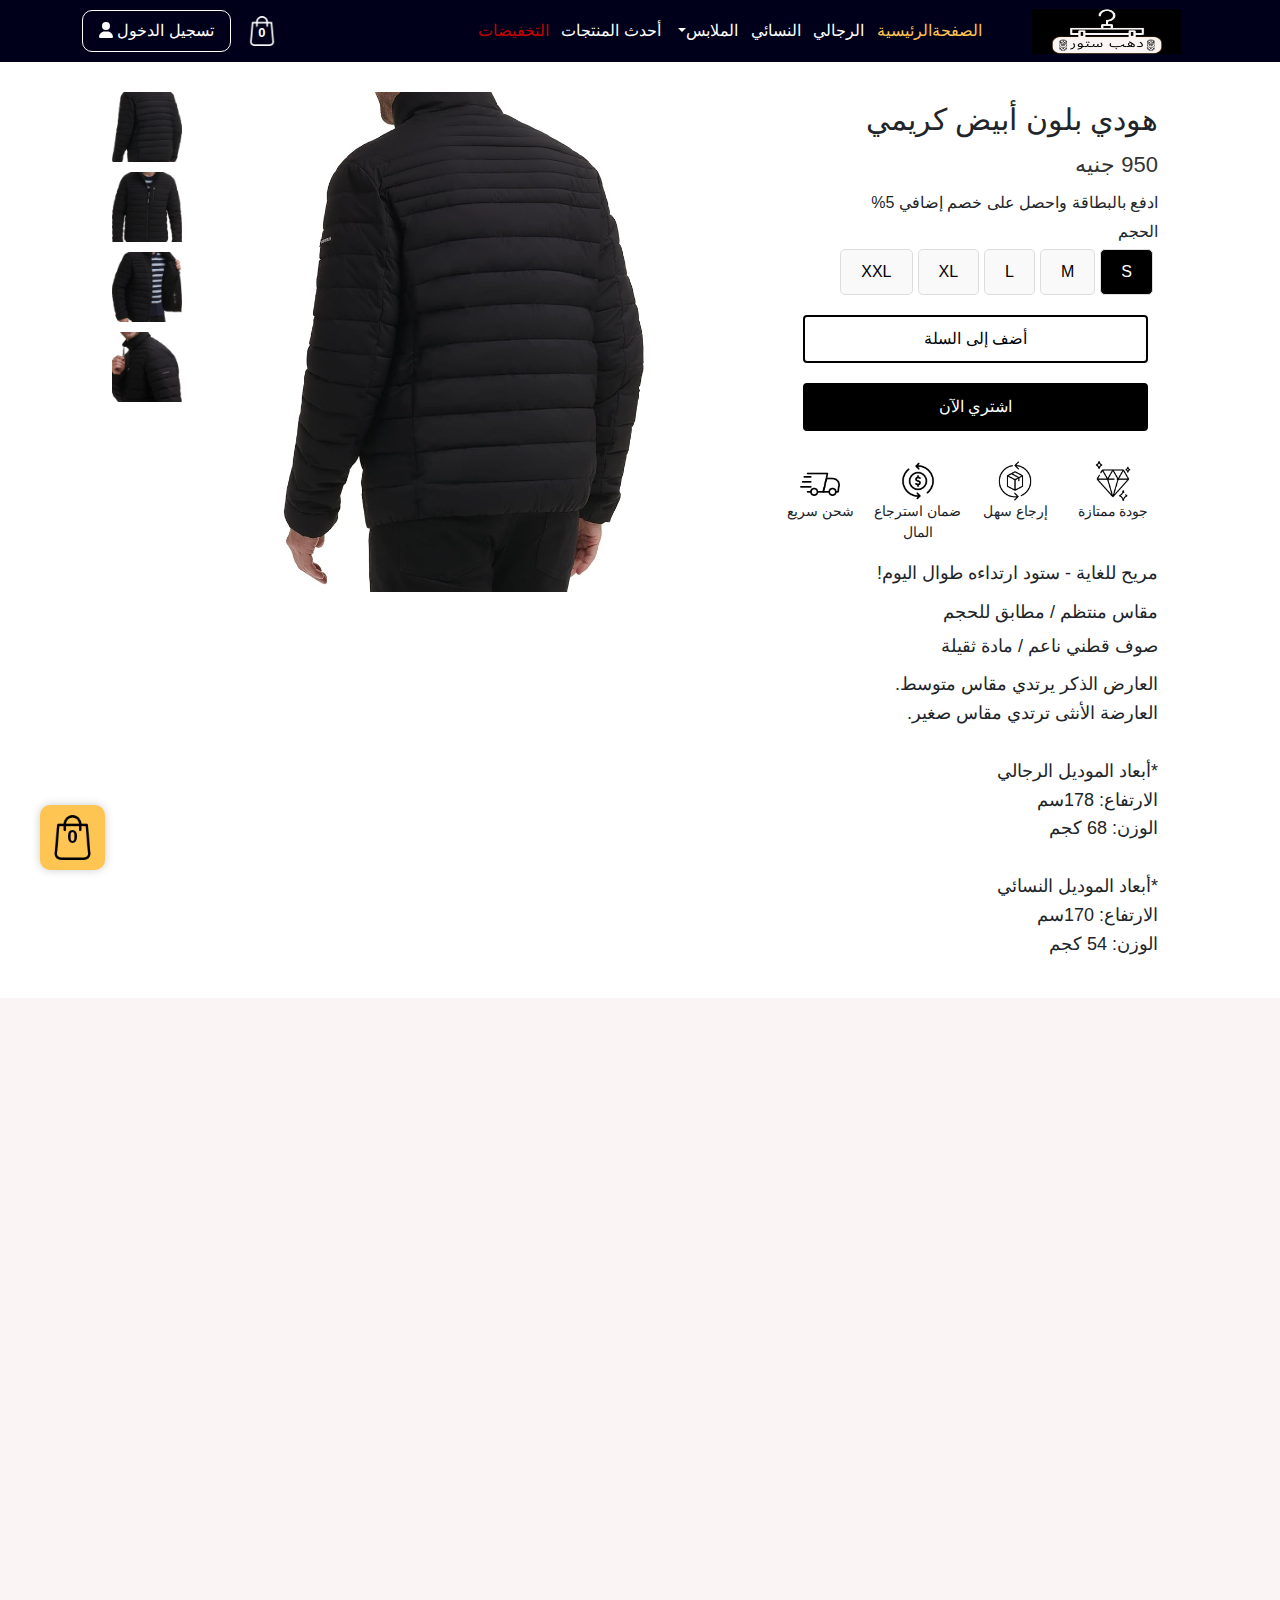
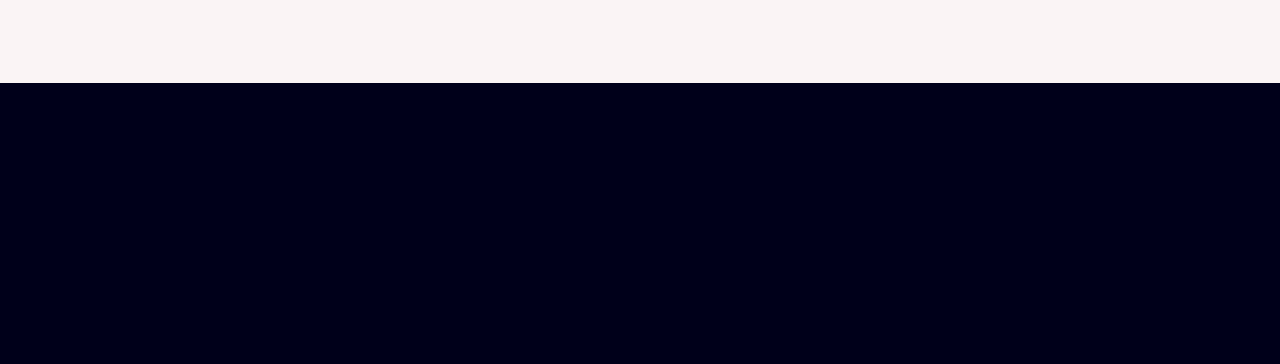
==== products/index.html @ 0bada05d "edit4" ====
<!DOCTYPE html>
<html lang="en">
<head>
    <meta charset="UTF-8">
    <meta name="viewport" content="width=device-width, initial-scale=1.0">
    <title>products</title>
    <link rel="stylesheet" href="./style.css">
    <link rel="stylesheet" href="../css/all.min.css">
    <link rel="stylesheet" href="../css/bootstrap.min.css">
    <link rel="stylesheet" href="https://cdn.jsdelivr.net/npm/swiper@11/swiper-bundle.min.css" />
</head>
<body>
    
        <!-- navbar -->
        <nav class="navbar navbar-expand-lg sticky-top">
            <div class="container">
                <button class="navbar-toggler" type="button" data-bs-toggle="collapse" data-bs-target="#main"
                    aria-controls="main" aria-expanded="false" aria-label="Toggle navigation">
                    <i class="fa-solid fa-bars "></i>
                </button>
                <div class="logo1">
                    <a class="navbar-brand d-block d-lg-none" href="#"><img src="../images/logo.jpg" alt=""></a>
                </div>
    
                <div class="left-nav d-flex align-items-center me-auto">
                    <a href="#" class="nav-link login">
                        <i class="fas fa-user"></i> تسجيل الدخول
                    </a>
                    <a href="#" class="shop nav-link d-none d-sm-block" data-bs-toggle="offcanvas" 
                        data-bs-target="#offcanvasExample"role="button" aria-controls="offcanvasExample"> 
                        <img src="../images/shopping-bag.png" alt="" class="bag-icon">
                        <div class="cart-count">0</div>
                    </a>
                </div>
    
                <div class="collapse navbar-collapse" id="main">
                    <ul class="navbar-nav ms-auto mb-2 mb-lg-0 " style="direction: rtl;">
                        <li class="nav-item">
                            <a class="nav-link active" aria-current="page" href="#">الصفحةالرئيسية</a>
                        </li>
                        <li class="nav-item">
                            <a class="nav-link" href="#">الرجالي</a>
                        </li>
                        <li class="nav-item">
                            <a class="nav-link" href="#">النسائي</a>
                        </li>
                        <li class="nav-item dropdown">
                            <a class="nav-link dropdown-toggle" href="#" id="navbarDropdown" role="button"
                                data-bs-toggle="dropdown" aria-expanded="false">الملابس</a>
                            <ul class="menu dropdown-menu" aria-labelledby="navbarDropdown">
                                <li><a class="dropdown-item" href="#">الملابس الرجاليه</a></li>
                                <li><a class="dropdown-item" href="#">الملابس النسائيه</a></li>
                                <li><a class="dropdown-item" href="#">ملابس الأطفال</a></li>
                                <li><a class="dropdown-item" href="#">أطقم كاملة</a></li>
                                <li><a class="dropdown-item" href="#">قمصان وبلوزات</a></li>
                                <li><a class="dropdown-item" href="#">جينز</a></li>
                                <li><a class="dropdown-item" href="#">بنطلونات</a></li>
                                <li><a class="dropdown-item" href="#">سويتشيرت</a></li>
                                <li><a class="dropdown-item" href="#">فساتين متنوعة</a></li>
                                <li><a class="dropdown-item" href="#">ملابس بيزك</a></li>
                                <li><a class="dropdown-item" href="#">كارديجان حريمى</a></li>
                                <li><a class="dropdown-item" href="#">ملابس تريكو</a></li>
                            </ul>
                        </li>
                        <li class="nav-item">
                            <a class="nav-link" href="#">أحدث المنتجات</a>
                        </li>
                        <li class="nav-item">
                            <a class="nav-link" style="color: rgba(255, 0, 0, 0.783)!important;" href="#">التخفيضات</a>
                        </li>
                    </ul>
                    <div class="logo">
                        <a class="navbar-brand ms-auto fw-bold d-none d-lg-block" href="#"><img src="../images/logo.jpg" alt=""></a>
                    </div>
                </div>
            </div>
        </nav>
        <!-- navbar -->


    <!-- shopping-cart -->
    <a data-bs-toggle="offcanvas" href="#offcanvasExample" role="button" aria-controls="offcanvasExample">
        <div class="shopping-cart">
            <img src="../images/shopping-bag.png" alt="">
            <div class="cart-count">0</div>
        </div>
    </a>
    <div class="offcanvas offcanvas-start" tabindex="-1" id="offcanvasExample" aria-labelledby="offcanvasExampleLabel">
        <div class="offcanvas-header">
            <div class="header-content">
                <span class="cart-title">إجمالي سلة التسوق</span>
                <p class="cart-total fs-5 mt-1 mb-0">EGP 0.00</p>
                <p class="text-muted fs-6 mb-0">0 منتج</p>
            </div>
            <div class="cart-icon-container">
                <p class="cart-label fs-5">سلة التسوق</p>
                <img src="../images/shopping-bag.png" class="imag" alt="سلة التسوق">
            </div>
            <button type="button" class="btn-close text-reset" data-bs-dismiss="offcanvas" aria-label="Close"></button>
        </div>
        <hr>
        <div class="offcanvas-body">
            <div class="container my-5">
                <div class="cart-container">
                    <div class="cart-body text-center">
                        <p class="text-muted mb-1">سلة التسوق فارغة حاليا</p>
                        <hr> <a href="#" class="btn mt-3 shop-btn">مواصلة التسوق</a>
                    </div>
                </div>
            </div>
        </div>
    </div>
    <!-- shopping-cart -->


    <!-- products -->
    <div class="container">
        <div class="allContainer">
        <div class="image-section">
            <div class="thumbnail-images">
                <img src="../images/a.1.jpg" alt="مصغرة 1" onclick="changeMainImage(this)">
                <img src="../images/a.2.jpg" alt="مصغرة 2" onclick="changeMainImage(this)">
                <img src="../images/a.3.jpg" alt="مصغرة 3" onclick="changeMainImage(this)">
                <img src="../images/a.4.jpg" alt="مصغرة 4" onclick="changeMainImage(this)">
            </div>
            <div class="main-image">
                <img id="mainImage" src="../images/a.1.jpg" alt="المنتج" onclick="openModal(this)">
                <div id="modal" class="modal">
                    <div class="modal-content">
                        <span class="close" onclick="closeModal()">&times;</span>
                        
                        <span class="arrow-left" onclick="changeImage('prev')"><i class="fa-solid fa-arrow-left"></i></span>
                        <img id="modalImage" src="../images/a.1.jpg" alt="صورة كبيرة">
                        <span class="arrow-right" onclick="changeImage('next')"><i class="fa-solid fa-arrow-right"></i></span>
                    </div>
                </div>
            </div>
        </div>
        <div class="details-section">
            <h1>هودي بلون أبيض كريمي</h1>
            <div class="price">950 جنيه</div>
            <div class="payment-offer">ادفع بالبطاقة واحصل على خصم إضافي 5%</div>
            <div class="size-options">
                <p class="payment-offer">الحجم</p>
                <div class="size-buttons">
                    <button class="size-btn active" onclick="selectSize(this)">S</button>
                    <button class="size-btn" onclick="selectSize(this)">M</button>
                    <button class="size-btn" onclick="selectSize(this)">L</button>
                    <button class="size-btn" onclick="selectSize(this)">XL</button>
                    <button class="size-btn" onclick="selectSize(this)">XXL</button>
                </div>
            </div>
            <!-- <div class="size-options2">
                <p class="payment-offer2">اللون</p>
                <div class="size-buttons2">
                    <button class="size-btn2 active" onclick="selectSize(this)">
                        <img src="../images/a.2.jpg" alt=""></button>
                    <button class="size-btn2" onclick="selectSize(this)">
                        <img src="../images/b.1.jpg" alt=""></button>
                    <button class="size-btn2" onclick="selectSize(this)">
                        <img src="../images/c.1.jpg" alt=""></button>
                    <button class="size-btn2" onclick="selectSize(this)">
                        <img src="../images/d.1.jpg" alt=""></button>
                    <button class="size-btn2" onclick="selectSize(this)">
                        <img src="../images/e.1.jpg" alt=""></button>
                </div>
            </div> -->
            <div class="buttons">
                <button class="btn add">أضف إلى السلة</button>
                <button class="btn buy-now">اشتري الآن</button>
            </div>
            <div class="highlights">
                <div class="highlight">
                    <img src="../images/premium.png" alt="جودة ممتازة">
                    <p>جودة ممتازة</p>
                </div>
                <div class="highlight">
                    <img src="../images/return-box.png" alt="إرجاع سهل">
                    <p>إرجاع سهل</p>
                </div>
                <div class="highlight">
                    <img src="../images/refund.png" alt="ضمان استرجاع المال">
                    <p>ضمان استرجاع المال</p>
                </div>
                <div class="highlight">
                    <img src="../images/fast.png" alt="شحن سريع">
                    <p>شحن سريع</p>
                </div>
            </div>
            <div class="description">
                مريح للغاية - ستود ارتداءه طوال اليوم!
                <ul>
                    <li>مقاس منتظم / مطابق للحجم</li>
                    <li>صوف قطني ناعم / مادة ثقيلة</li>
                </ul>
                العارض الذكر يرتدي مقاس متوسط.<br>
                العارضة الأنثى ترتدي مقاس صغير.<br><br>
                *أبعاد الموديل الرجالي<br>
                الارتفاع: 178سم<br>
                الوزن: 68 كجم<br><br>
                *أبعاد الموديل النسائي<br>
                الارتفاع: 170سم<br>
                الوزن: 54 كجم
            </div>
        </div>
    </div>
    </div>
    <!-- products -->


    <!-- slider -->
    <section class="testimonials-section" id="testimonials">
        <h2 class="section-title fade-in-left text-center">أحدث المنتجات</h2>
        <div class="section-content fade-in">
            <div class="slider-container swiper">
                <div class="slider-wrapper">
                    <ul class="testimonials-list swiper-wrapper">
                        <li class="testimonial swiper-slide  fade-in-left">
                            <img src="../images/1.1.webp" alt="User" class="user-image" />
                            <h3 class="name">Grey Plain Hoodie</h3>
                            <i class="feedback">"EGP ‏ 950💳 Pay by card & get an extra 5% off"</i>
                        </li>
                        <li class="testimonial swiper-slide  fade-in-left">
                            <img src="../images/2A51E406-2948-4243-9A8D-E8997E0C0BC2_1800x1800.webp" alt="User"
                                class="user-image" />
                            <h3 class="name">Fuchsia Plain Hoodie</h3>
                            <i class="feedback">"EGP ‏ 950💳 Pay by card & get an extra 5% off"</i>
                        </li>
                        <li class="testimonial swiper-slide  fade-in-left">
                            <img src="../images/16_f171dfaa-5cc1-4567-91fb-7b86945c12b6_1800x1800.png.webp" alt="User"
                                class="user-image" />
                            <h3 class="name">Black"Don't Blame A Clown"Crewneck</h3>
                            <i class="feedback">"<del>EGP &rlm; 950</del> Sale price EGP ‏ 810 💳 Pay by card & get
                                anextra 5% off 1 in stock"</i>
                        </li>
                        <li class="testimonial swiper-slide  fade-in-left">
                            <img src="../images/1.3.webp" alt="User"
                                class="user-image" />
                            <h3 class="name">Emily Harris</h3>
                            <i class="feedback">"Excellent quality! Fresh beans and quick delivery. Highly
                                recommend."</i>
                        </li>
                        <li class="testimonial swiper-slide  fade-in-left">
                            <img src="../images/BB342C3C-78FA-4522-BD9B-1ACD11E1A861_1800x1800.webp" alt="User"
                                class="user-image" />
                            <h3 class="name">Anthony Thompson</h3>
                            <i class="feedback">"Best decaf I've tried! Smooth and flavorful. Arrived promptly."</i>
                        </li>
                        <li class="testimonial swiper-slide  fade-in-left">
                            <img src="../images/13.2.webp" alt="User"
                                class="user-image" />
                            <h3 class="name">Anthony Thompson</h3>
                            <i class="feedback">"Best decaf I've tried! Smooth and flavorful. Arrived promptly."</i>
                        </li>
                        <li class="testimonial swiper-slide  fade-in-left">
                            <img src="../images/14.2.webp" alt="User"
                                class="user-image" />
                            <h3 class="name">Anthony Thompson</h3>
                            <i class="feedback">"Best decaf I've tried! Smooth and flavorful. Arrived promptly."</i>
                        </li>
                    </ul>
                    <div class="swiper-pagination"></div>
                    <div class="swiper-slide-button swiper-button-prev"></div>
                    <div class="swiper-slide-button swiper-button-next"></div>
                </div>
            </div>
        </div>
    </section>
    <!-- slider -->


    <!-- footer -->
    <footer class="footer">
        <div class="container">
            <div class="row">
                <div class="footer-col fade-in-left">
                    <h4>أقسام فرعية</h4>
                    <ul>
                        <li><a href="#">وصل حديثا</a></li>
                        <li><a href="#">الإرجاع والاستبدال</a></li>
                        <li><a href="#">التسليم والشحن</a></li>
                    </ul>
                </div>
                <div class="footer-col fade-in-left">
                    <h4>الحصول على المساعدة</h4>
                    <ul>
                        <li><a href="#">المساعدة</a></li>
                        <li><a href="#">الأسئلة الشائعة</a></li>
                        <li><a href="#">تواصل معنا</a></li>
                    </ul>
                </div>
                <div class="footer-col fade-in-left">
                    <h4>معلومات قانونية</h4>
                    <ul>
                        <li><a href="#">سياسة الخصوصية</a></li>
                        <li><a href="#">شروط الاستخدام</a></li>
                        <li><a href="#">سياسة ملفات تعريف الارتباط</a></li>
                    </ul>
                </div>
                <div class="footer-col fade-in-left">
                    <h4 class="text-center">منصات التواصل الاجتماعي</h4>
                    <div class="social-links text-center">
                        <a href="#"><i class="fab fa-facebook-f"></i></a>
                        <a href="#"><i class="fab fa-instagram"></i></a>
                        <a href="#"><i class="fa-solid fa-envelope"></i></a>
                    </div>
                    <h4 class="text-center">إنــضــم إلــيــنــا الآن</h4>
                    <div class="social-links text-center">
                        <button class="btn rounded-pill last-btn" href="#">إنضمام الآن</button>
                    </div>
                </div>
            </div>
        </div>
    </footer>
    <!-- footer -->



    <script src="https://cdn.jsdelivr.net/npm/swiper@11/swiper-bundle.min.js"></script>
    <script src="./main.js"></script>
    <script src="../js/all.min.js"></script>
    <script src="../js/bootstrap.bundle.min.js"></script>
</body>
</html>
---- products/style.css ----
body {
  font-family: "Segoe UI", Tahoma, Geneva, Verdana, sans-serif !important;
  box-sizing: border-box;
  overflow-x: hidden;
  margin: 0;
  padding: 0;
}
html,
body {
  margin: 0;
  padding: 0;
}
html {
  scroll-behavior: smooth;
}
ul {
  padding-left: 0rem !important;
}
:root {
  --main-color--: #00001a;
  --yellow-color--: #ffc553;
  --white-color--: #fff;
}
.fade-in {
  opacity: 0;
  transform: translateY(-50px);
  transition: opacity 1s ease 0.5s, transform 1s ease 0.5s;
  will-change: opacity, transform;
}
.fade-in.visible {
  opacity: 1;
  transform: translateY(0px);
}
.fade-in-left {
  opacity: 0;
  transform: translateY(50px);
  transition: opacity 1s ease 0.5s, transform 1s ease 0.5s;
  will-change: opacity, transform;
}
.fade-in-left.visible {
  opacity: 1;
  transform: translateY(0px);
}

/* navbar */
.navbar {
  opacity: 0;
  transform: translateY(-100px);
  transition: opacity 1s ease, transform 1s ease;
}
.navbar.visible {
  opacity: 1;
  transform: translateY(0);
}
@media (max-width: 992px) {
  .navbar-toggler {
    order: 2;
    position: absolute;
    right: 10px;
    top: 10px;
  }
  .navbar-brand.d-block.d-lg-none {
    order: 1;
    position: absolute;
    right: 60px;
    top: 10px;
  }
  .collapse.navbar-collapse {
    margin-top: 0px;
  }
  .d-flex.align-items-center {
    margin-left: 0px;
  }
}
@media (min-width: 992px) {
  .navbar-expand-lg .navbar-nav .nav-link {
    padding-right: 0.3rem !important;
    padding-left: 0.5rem !important;
  }
}
.dropdown-menu {
  column-count: 3;
  column-gap: 2rem;
  line-height: 30px;
  display: none;
}
.nav-item.dropdown:hover .dropdown-menu {
  display: block;
}
.nav-item .nav-link,
.nav-item .nav-link:focus {
  color: var(--white-color--);
}
.navbar {
  background-color: var(--main-color--);
}
.nav-link.active {
  /* border-bottom: 1px solid var(--yellow-color--); */
  color: var(--yellow-color--) !important;
}
.nav-link:hover:not(.active) {
  color: var(--yellow-color--);
}
.left-nav .nav-link,
.navbar-brand {
  color: var(--white-color--) !important;
}
.navbar .nav-link:hover:not(.left-nav .nav-link) {
  color: var(--yellow-color--);
}
.navbar .logo1 img {
  width: 150px;
  height: 45px;
  margin-right: -15px;
  margin-top: -10px;
}
.navbar .logo img {
  width: 150px;
  height: 45px;
  margin-left: 45px;
  margin-top: -5px;
  margin-bottom: -5px;
}
.login {
  border: solid var(--white-color--) 1px;
  border-radius: 10px;
}
.login:hover {
  background-color: var(--yellow-color--);
  color: var(--main-color--) !important;
}
.nav-link .bag-icon {
  width: 30px;
  height: 30px;
  filter: invert(100%);
}
.nav-link .cart-count {
  position: absolute;
  top: 55%;
  right: 50%;
  transform: translate(50%, -50%);
  color: white;
  font-size: 13px;
  display: flex;
  align-items: center;
  justify-content: center;
}
.nav-link {
  position: relative;
  display: flex;
  align-items: center;
}
.menu .dropdown-item {
  text-align: center;
}
.menu .dropdown-item:hover {
  background-color: var(--yellow-color--);
  box-shadow: 1px 1px 1px 1px rgba(0, 0, 0, 0.338);
}
.navbar .navbar-toggler {
  color: var(--white-color--) !important;
  border-color: var(--white-color--) !important;
  border: solid 2px;
  font-size: 25px;
}
.navbar .navbar-toggler:focus {
  box-shadow: none;
}
.navbar .navbar-toggler[aria-expanded="true"] {
  border: none;
}

/* #################################################################### */
/* bag-icon */
.shopping-cart {
    position: fixed;
    bottom: 30px;
    left: 40px;
    width: 65px;
    height: 65px;
    background-color: var(--yellow-color--);
    border-radius: 10px;
    box-shadow: 0 0 10px rgba(0, 0, 0, 0.2);
    display: flex;
    align-items: center;
    justify-content: center;
    cursor: pointer;
    z-index: 1000;
    transition: 0.2s;
  }
  .shopping-cart img {
    width: 70%;
    height: 70%;
  }
  .cart-count {
    position: absolute;
    color: var(--main-color--);
    border-radius: 50%;
    font-size: 19px;
    font-weight: bold;
    display: flex;
    align-items: center;
    justify-content: center;
  }
  .shopping-cart:hover{
    transform: scale(1.1);
  }
  .offcanvas-start{
    width: 350px!important;
  }
  .btn-close {
    position: absolute;
    top: 1rem;
    right: 1rem;
  }
  .cart-icon-container {
    position: absolute;
    top: 3rem;
    right: 2rem;
  }
  .cart-icon-container .imag {
    width: 1.75rem;
    position: absolute;
    right: -10px;
    top: 0;
  }
  .cart-icon-container p {
    margin-right: 1.5rem;
    font-weight: bold;
  }
  .shop-btn{
    background: var(--yellow-color--)!important;
    transition: 0.3s!important;
  }
  .shop-btn:hover{
    transform: scale(1.05);
  }
  .shop-btn:focus,.btn-close:focus{
    box-shadow: none!important;
  }
  @media (max-width: 767px) {
    .offcanvas-start {
      width: 300px!important;
    }
  }

  /* ########################################################################## */
/* product */
.allContainer {
  display: flex;
  margin: 20px;
  }
  .image-section {
  display: flex;
  flex-direction: row;
  width: 60%;
  margin-right: 20px;
  }
  .main-image {
  flex: 1;
  text-align: center;
  padding: 10px;
  }
  .main-image img {
  max-width: 100%;
  height: 500px;
  object-fit: cover;
  cursor: pointer;
  }
  .thumbnail-images {
  padding: 5px;
  flex: 0 0 80px;
  transition: 0.5s linear;
  }
  .thumbnail-images img {
  width: 70px;
  height: 70px;
  margin: 5px;
  object-fit: cover;
  cursor: pointer;
  transition: border 0.2s linear;
  }
  .thumbnail-images img.active {
    border: 2px solid #000;
    box-shadow: 0 0 10px rgba(0, 0, 0, 0.5);
    transform: scale(1.1);
    transition: all 0.2s ease-in-out;
}
  .details-section {
  width: 40%;
  padding: 20px;
  direction: rtl;
  }
  .details-section h1 {
  font-size: 30px;
  margin-bottom: 10px;
  }
  .price {
  font-size: 22px;
  color: #333;
  margin-bottom: 10px;
  }


  .size-buttons {
    display: flex;
    margin-bottom: 10px;
  }
  
  .payment-offer {
    margin-bottom: 5px;
  }
  
  .size-btn {
    padding: 10px 20px;
    margin: 0 5px 0 0;
    border: 1px solid #ddd;
    background-color: #f9f9f9;
    cursor: pointer;
    font-size: 16px;
    border-radius: 5px;
    transition: all 0.3s ease;
  }
  
  .size-btn:hover {
    background-color: #e0e0e0;
  }
  
  .size-btn.active {
    background-color: #000000;
    color: #ffffff;
  }
  
  .size-buttons2 {
    display: flex;
    margin-bottom: 10px;
  }
  
  .payment-offer2 {
    margin-bottom: 5px;
  }
  
  .size-btn2 {
    padding: 0;
    border: none;
    background: none;
    margin: 0 5px 0 0;
    cursor: pointer;
  }
  
  .size-btn2 img {
    width: 40px; 
    height: auto;
    border: none;
    border-radius: 5px;
    transition: all 0.3s ease;
  }
  
  .size-btn2 img:hover {
    transform: scale(1.1);
  }
  
  .buttons {
  margin-bottom: 20px;
  }
  .buttons .btn {
  width: 90%;
  padding: 10px 20px;
  margin: 10px;
  border: 2px solid #000;
  background-color: #fff;
  color: #000;
  cursor: pointer;
  font-size: 16px;
  }
  .buttons .add:hover,
  .buttons .btn.buy-now:hover {
  box-shadow: 0 0 10px rgba(0, 0, 0, 0.2);
  }
  .buttons .btn.buy-now {
  background-color: #000;
  color: #fff;
  }
  .highlights {
  display: flex;
  justify-content: space-between;
  }
  .highlight {
  text-align: center;
  font-size: 14px;
  }
  .highlight img {
  width: 40px;
  height: 40px;
  }
  .highlight p {
  width: 90px;
  }
  .description {
  font-size: 18px;
  line-height: 1.6;
  }
  .description ul {
  margin: 10px 0;
  padding-left: 20px;
  }
  .description ul li {
  margin-bottom: 5px;
  }

  .modal {
  display: none;
  position: fixed;
  z-index: 9999;
  left: 0;
  top: 0;
  width: 100%;
  height: 100%;
  background-color: rgba(0, 0, 0, 0.7);
  text-align: center;
  overflow: hidden;
  }
  .modal-content {
  position: relative;
  margin: auto;
  top: 50%;
  transform: translateY(-50%);
  max-width: 50%;
  max-height: 100%;
  width: auto;
  height: auto;
  }
  .arrow-left,
  .arrow-right {
  position: absolute;
  top: 50%;
  font-size: 30px;
  color: #000;
  cursor: pointer;
  padding: 10px;
  transition: all 0.3s ease;
  }
  .arrow-left {
  left: 0;
  }
  .arrow-right {
  right: 0;
  }
  .arrow-left:hover,
  .arrow-right:hover {
  background-color: rgba(0, 0, 0, 0.5);
  }
  .close {
  position: absolute;
  top: 20px;
  right: 20px;
  color: #000;
  font-size: 30px;
  font-weight: bold;
  cursor: pointer;
  }
  body.modal-open {
  overflow: hidden;
  }
  
  @media (max-width: 1024px) {
  .container {
  flex-direction: row;
  }
  
  .image-section {
  width: 100%;
  flex-direction: row;
  }
  
  .details-section {
  width: 40%;
  }
  }
  
  @media (max-width: 1000px) {
    .allContainer {
        flex-direction: column; /* تغيير الاتجاه إلى عمودي */
        align-items: center; /* توسيط العناصر */
    }

    .image-section {
        width: 100%; /* العرض الكامل */
        flex-direction: column; /* تغيير الاتجاه إلى عمودي */
        margin-bottom: 20px; /* مسافة أسفل الصورة */
    }

    .main-image {
        width: 100%; /* العرض الكامل */
        text-align: center; /* توسيط الصورة */
    }

    .main-image img {
        width: 100%; /* الصورة تأخذ العرض الكامل */
        height: auto; /* الارتفاع يتكيف تلقائيًا */
    }

    .thumbnail-images {
        display: none; /* إخفاء الصور المصغرة على الشاشات الصغيرة */
    }

    .details-section {
        width: 100%; /* العرض الكامل */
        padding: 10px; /* تقليل الحشو */
        text-align: center; /* توسيط النص */
    }

    .details-section h1 {
        font-size: 24px; /* تقليل حجم الخط للعناوين */
    }

    .price {
        font-size: 18px; /* تقليل حجم الخط للسعر */
    }

    .buttons .btn {
        width: 100%; /* الأزرار تكون بعرض كامل */
        margin-bottom: 10px; /* مسافة بين الأزرار */
    }

    .highlights {
        display: flex;
        flex-direction: row;
        gap: 10px;
        justify-content: space-between;
        margin-top: 20px;
        width: 100%;
    }

    .highlight {
        flex: 1;
        text-align: center;
    }

    .highlight img {
        width: 40px;
        height: 40px;
    }

    .highlight p {
        width: auto;
    }

    .description {
        font-size: 16px;
        line-height: 1.5;
    }
}    
  @media (max-width: 480px) {
  .details-section h1 {
  font-size: 24px;
  }
  
  .highlights {
  display: flex;
  flex-direction: row;
  gap: 10px;
  justify-content: space-between;
  margin-top: 20px;
  }
  
  .highlight {
  flex: 1;
  text-align: center;
  }
  
  .highlight img {
  width: 40px;
  height: 40px;
  }
  
  .highlight p {
  width: auto;
  }
  
  .price {
  font-size: 18px;
  }
  
  .size-btn {
  padding: 8px 15px;
  font-size: 14px;
  }
  
  .description {
  font-size: 16px;
  }
  }

/* ########################################################################## */
/* Slider */
.testimonials-section {
    padding: 15px 0px 90px;
    background: #faf4f5;
  }
  .testimonials-section .slider-wrapper {
    overflow: hidden;
    text-align: center;
  }
  .testimonials-section .section-title {
    margin-top: 15px;
    margin-bottom: 25px;
    font-size: 2rem;
    font-weight: bold;
    color: #333;
  }
  .testimonials-section .testimonial {
    user-select: none;
    padding: 15px !important;
    display: flex;
    flex-direction: column;
    justify-content: center;
    align-items: center;
    text-align: center;
    position: relative;
    transition: transform 0.3s ease, box-shadow 0.3s ease;
  }
  .testimonials-section .testimonial .user-image {
    width: 250px;
    height: 300px;
    margin-bottom: 25px;
    object-fit: cover;
    position: relative;
    transition: all 0.3s ease;
    /* box-shadow: 0 8px 10px rgba(0, 0, 0, 0.1); */
  }
  .testimonials-section .testimonial .user-image:hover {
    transform: scale(1.03);
    /* box-shadow: 0 15px 30px rgba(0, 0, 0, 0.2); */
  }
  .testimonials-section .testimonial .name {
    margin-bottom: 15px;
    font-size: 1.12rem;
    font-weight: bold;
    transition: transform 0.3s ease, opacity 0.3s ease;
  }
  .testimonials-section .testimonial .feedback {
    line-height: 20px;
    font-style: italic;
    color: #555;
    margin-bottom: 25px;
  }
  .testimonials-section .testimonial:hover {
    transform: translateY(-10px);
    opacity: 1.2;
  }
  .testimonials-section .swiper-pagination-bullet {
    width: 15px;
    height: 15px;
    opacity: 1;
    background: var(--yellow-color--);
  }
  .testimonials-section .swiper-slide-button {
    color: var(--yellow-color--);
    transition: 0.2s ease;
  }
  .testimonials-section .swiper-slide-button:hover {
    color: var(--main-color--);
  }
  .testimonials-section ul {
    padding-left: 0rem !important;
  }
  .swiper-wrapper {
    display: flex;
    transition: transform 0.3s ease;
  }
  .swiper-slide {
    transition: transform 0.3s ease;
    transform-origin: center;
  }
  .swiper-slide-active {
    transform: scale(1.2) !important;
    z-index: 1;
  }
  .swiper-slide-next,
  .swiper-slide-prev {
    transform: scale(0.95);
    z-index: 0;
  }
  @media (max-width: 450px) {
    .testimonials-section .testimonial .user-image {
      width: 180px;
      height: 180px;
      height: auto;
      padding: 10px;
      box-shadow:0 0 0 0 ;
    }
    .testimonials-section .testimonial .name {
      font-size: 1rem;
    }
    .testimonials-section .testimonial .feedback {
      line-height: 15px;
      font-size: .8rem;
    }
  }
  .testimonials-section .swiper-pagination{
    margin-top: 30px;
    position: relative;
  }

/* ########################################################################## */
/* footer */
.container {
    max-width: 100%;
    margin: auto;
  }
  .row {
    display: flex;
    flex-wrap: wrap;
    justify-content: space-between;
  }
  ul {
    list-style: none;
    padding: 0;
  }
  .footer {
    background-color: var(--main-color--);
    padding: 70px 0 20px;
  }
  .footer-col {
    flex: 1;
    padding: 0 15px;
    margin-bottom: 30px;
  }
  .footer-col h4 {
    font-size: 18px;
    color: var(--white-color--);
    text-transform: capitalize;
    margin-bottom: 15px;
    font-weight: 500;
    position: relative;
  }
  .footer-col ul li:not(:last-child) {
    margin-bottom: 10px;
  }
  .footer-col ul li a {
    font-size: 16px;
    text-transform: capitalize;
    color: #bbbbbb;
    text-decoration: none;
    font-weight: 300;
    display: block;
    transition: all 0.2s ease;
  }
  .footer-col ul li a:hover {
    color: var(--white-color--);
    padding-left: 8px;
  }
  .footer-col .social-links a {
    display: inline-block;
    height: 40px;
    width: 40px;
    background-color: rgba(255, 255, 255, 0.2);
    margin: 0 10px 10px 0;
    text-align: center;
    line-height: 40px;
    border-radius: 50%;
    color: var(--white-color--);
    transition: all 0.2s ease;
  }
  .footer-col .social-links a:hover {
    color: #24262b;
    background-color: var(--white-color--);
  }
  @media (max-width: 1024px) {
    .footer-col {
      flex: 0 0 48%;
    }
  }
  @media (max-width: 767px) {
    .footer-col {
      flex: 0 0 48%;
    }
    .footer-col .social-links a {
      height: 25px;
      width: 25px;
      line-height: 25px;
    }
  }
  .last-btn{
    background-color: rgba(255, 255, 255, 0.2)!important;
    color: var(--white-color--)!important;
    width: 200px!important;
  }
  .last-btn:hover{
    background-color: var(--white-color--)!important;
    color: var(--main-color--)!important;
  }
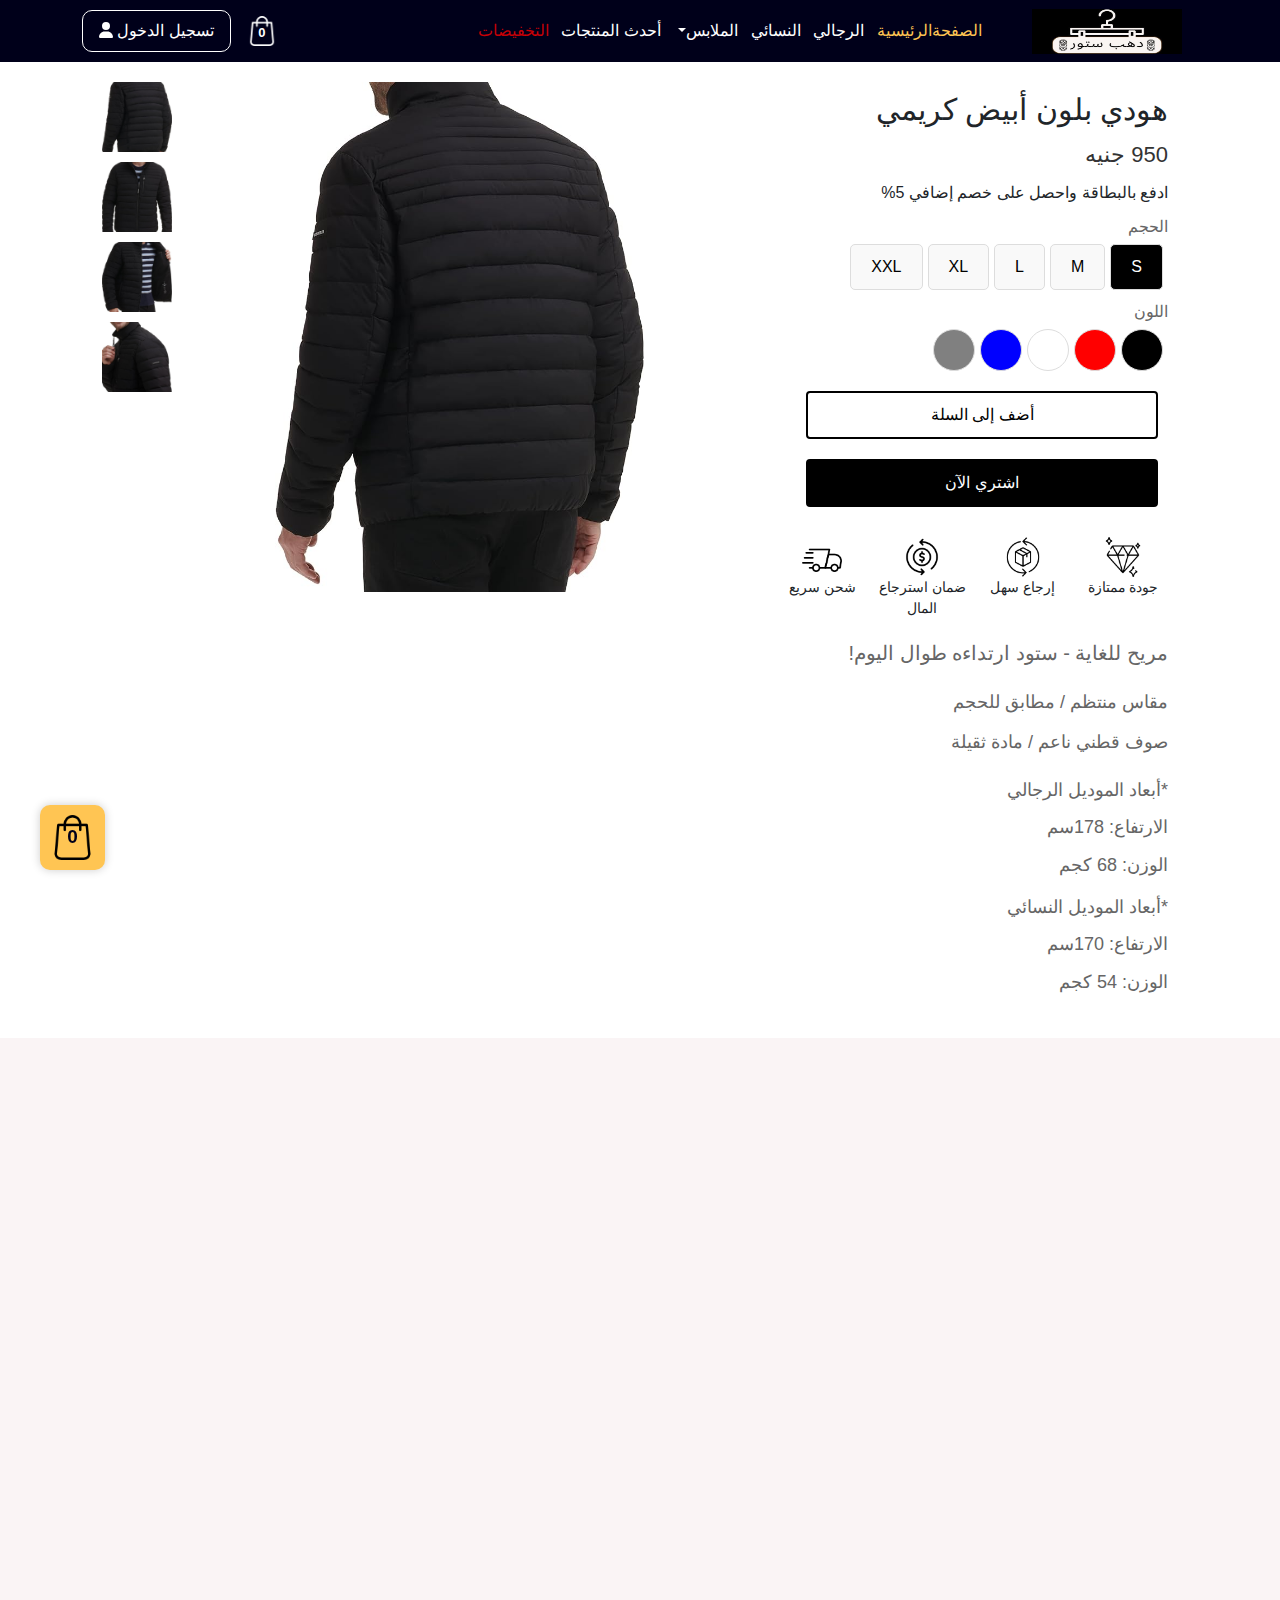
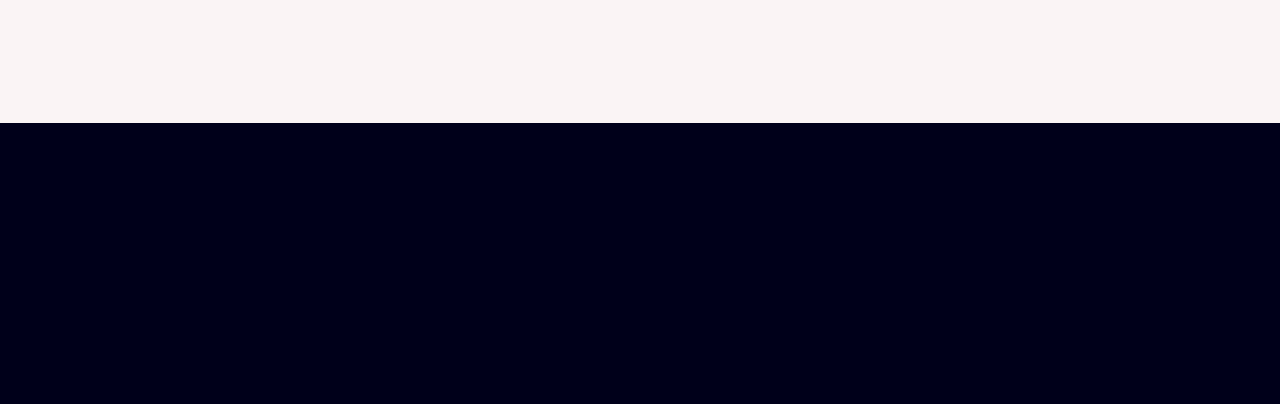
==== commit f738db1c: "edit6" ====
--- a/products/index.html
+++ b/products/index.html
@@ -1,5 +1,6 @@
 <!DOCTYPE html>
 <html lang="en">
+
 <head>
     <meta charset="UTF-8">
     <meta name="viewport" content="width=device-width, initial-scale=1.0">
@@ -9,73 +10,75 @@
     <link rel="stylesheet" href="../css/bootstrap.min.css">
     <link rel="stylesheet" href="https://cdn.jsdelivr.net/npm/swiper@11/swiper-bundle.min.css" />
 </head>
+
 <body>
-    
-        <!-- navbar -->
-        <nav class="navbar navbar-expand-lg sticky-top">
-            <div class="container">
-                <button class="navbar-toggler" type="button" data-bs-toggle="collapse" data-bs-target="#main"
-                    aria-controls="main" aria-expanded="false" aria-label="Toggle navigation">
-                    <i class="fa-solid fa-bars "></i>
-                </button>
-                <div class="logo1">
-                    <a class="navbar-brand d-block d-lg-none" href="#"><img src="../images/logo.jpg" alt=""></a>
-                </div>
-    
-                <div class="left-nav d-flex align-items-center me-auto">
-                    <a href="#" class="nav-link login">
-                        <i class="fas fa-user"></i> تسجيل الدخول
-                    </a>
-                    <a href="#" class="shop nav-link d-none d-sm-block" data-bs-toggle="offcanvas" 
-                        data-bs-target="#offcanvasExample"role="button" aria-controls="offcanvasExample"> 
-                        <img src="../images/shopping-bag.png" alt="" class="bag-icon">
-                        <div class="cart-count">0</div>
-                    </a>
-                </div>
-    
-                <div class="collapse navbar-collapse" id="main">
-                    <ul class="navbar-nav ms-auto mb-2 mb-lg-0 " style="direction: rtl;">
-                        <li class="nav-item">
-                            <a class="nav-link active" aria-current="page" href="#">الصفحةالرئيسية</a>
-                        </li>
-                        <li class="nav-item">
-                            <a class="nav-link" href="#">الرجالي</a>
-                        </li>
-                        <li class="nav-item">
-                            <a class="nav-link" href="#">النسائي</a>
-                        </li>
-                        <li class="nav-item dropdown">
-                            <a class="nav-link dropdown-toggle" href="#" id="navbarDropdown" role="button"
-                                data-bs-toggle="dropdown" aria-expanded="false">الملابس</a>
-                            <ul class="menu dropdown-menu" aria-labelledby="navbarDropdown">
-                                <li><a class="dropdown-item" href="#">الملابس الرجاليه</a></li>
-                                <li><a class="dropdown-item" href="#">الملابس النسائيه</a></li>
-                                <li><a class="dropdown-item" href="#">ملابس الأطفال</a></li>
-                                <li><a class="dropdown-item" href="#">أطقم كاملة</a></li>
-                                <li><a class="dropdown-item" href="#">قمصان وبلوزات</a></li>
-                                <li><a class="dropdown-item" href="#">جينز</a></li>
-                                <li><a class="dropdown-item" href="#">بنطلونات</a></li>
-                                <li><a class="dropdown-item" href="#">سويتشيرت</a></li>
-                                <li><a class="dropdown-item" href="#">فساتين متنوعة</a></li>
-                                <li><a class="dropdown-item" href="#">ملابس بيزك</a></li>
-                                <li><a class="dropdown-item" href="#">كارديجان حريمى</a></li>
-                                <li><a class="dropdown-item" href="#">ملابس تريكو</a></li>
-                            </ul>
-                        </li>
-                        <li class="nav-item">
-                            <a class="nav-link" href="#">أحدث المنتجات</a>
-                        </li>
-                        <li class="nav-item">
-                            <a class="nav-link" style="color: rgba(255, 0, 0, 0.783)!important;" href="#">التخفيضات</a>
-                        </li>
-                    </ul>
-                    <div class="logo">
-                        <a class="navbar-brand ms-auto fw-bold d-none d-lg-block" href="#"><img src="../images/logo.jpg" alt=""></a>
-                    </div>
-                </div>
-            </div>
-        </nav>
-        <!-- navbar -->
+
+    <!-- navbar -->
+    <nav class="navbar navbar-expand-lg sticky-top">
+        <div class="container">
+            <button class="navbar-toggler" type="button" data-bs-toggle="collapse" data-bs-target="#main"
+                aria-controls="main" aria-expanded="false" aria-label="Toggle navigation">
+                <i class="fa-solid fa-bars "></i>
+            </button>
+            <div class="logo1">
+                <a class="navbar-brand d-block d-lg-none" href="#"><img src="../images/logo.jpg" alt=""></a>
+            </div>
+
+            <div class="left-nav d-flex align-items-center me-auto">
+                <a href="#" class="nav-link login">
+                    <i class="fas fa-user"></i> تسجيل الدخول
+                </a>
+                <a href="#" class="shop nav-link d-none d-sm-block" data-bs-toggle="offcanvas"
+                    data-bs-target="#offcanvasExample" role="button" aria-controls="offcanvasExample">
+                    <img src="../images/shopping-bag.png" alt="" class="bag-icon">
+                    <div class="cart-count">0</div>
+                </a>
+            </div>
+
+            <div class="collapse navbar-collapse" id="main">
+                <ul class="navbar-nav ms-auto mb-2 mb-lg-0 " style="direction: rtl;">
+                    <li class="nav-item">
+                        <a class="nav-link active" aria-current="page" href="#">الصفحةالرئيسية</a>
+                    </li>
+                    <li class="nav-item">
+                        <a class="nav-link" href="#">الرجالي</a>
+                    </li>
+                    <li class="nav-item">
+                        <a class="nav-link" href="#">النسائي</a>
+                    </li>
+                    <li class="nav-item dropdown">
+                        <a class="nav-link dropdown-toggle" href="#" id="navbarDropdown" role="button"
+                            data-bs-toggle="dropdown" aria-expanded="false">الملابس</a>
+                        <ul class="menu dropdown-menu" aria-labelledby="navbarDropdown">
+                            <li><a class="dropdown-item" href="#">الملابس الرجاليه</a></li>
+                            <li><a class="dropdown-item" href="#">الملابس النسائيه</a></li>
+                            <li><a class="dropdown-item" href="#">ملابس الأطفال</a></li>
+                            <li><a class="dropdown-item" href="#">أطقم كاملة</a></li>
+                            <li><a class="dropdown-item" href="#">قمصان وبلوزات</a></li>
+                            <li><a class="dropdown-item" href="#">جينز</a></li>
+                            <li><a class="dropdown-item" href="#">بنطلونات</a></li>
+                            <li><a class="dropdown-item" href="#">سويتشيرت</a></li>
+                            <li><a class="dropdown-item" href="#">فساتين متنوعة</a></li>
+                            <li><a class="dropdown-item" href="#">ملابس بيزك</a></li>
+                            <li><a class="dropdown-item" href="#">كارديجان حريمى</a></li>
+                            <li><a class="dropdown-item" href="#">ملابس تريكو</a></li>
+                        </ul>
+                    </li>
+                    <li class="nav-item">
+                        <a class="nav-link" href="#">أحدث المنتجات</a>
+                    </li>
+                    <li class="nav-item">
+                        <a class="nav-link" style="color: rgba(255, 0, 0, 0.783)!important;" href="#">التخفيضات</a>
+                    </li>
+                </ul>
+                <div class="logo">
+                    <a class="navbar-brand ms-auto fw-bold d-none d-lg-block" href="#"><img src="../images/logo.jpg"
+                            alt=""></a>
+                </div>
+            </div>
+        </div>
+    </nav>
+    <!-- navbar -->
 
 
     <!-- shopping-cart -->
@@ -116,94 +119,90 @@
     <!-- products -->
     <div class="container">
         <div class="allContainer">
-        <div class="image-section">
-            <div class="thumbnail-images">
-                <img src="../images/a.1.jpg" alt="مصغرة 1" onclick="changeMainImage(this)">
-                <img src="../images/a.2.jpg" alt="مصغرة 2" onclick="changeMainImage(this)">
-                <img src="../images/a.3.jpg" alt="مصغرة 3" onclick="changeMainImage(this)">
-                <img src="../images/a.4.jpg" alt="مصغرة 4" onclick="changeMainImage(this)">
-            </div>
-            <div class="main-image">
-                <img id="mainImage" src="../images/a.1.jpg" alt="المنتج" onclick="openModal(this)">
-                <div id="modal" class="modal">
-                    <div class="modal-content">
-                        <span class="close" onclick="closeModal()">&times;</span>
-                        
-                        <span class="arrow-left" onclick="changeImage('prev')"><i class="fa-solid fa-arrow-left"></i></span>
-                        <img id="modalImage" src="../images/a.1.jpg" alt="صورة كبيرة">
-                        <span class="arrow-right" onclick="changeImage('next')"><i class="fa-solid fa-arrow-right"></i></span>
-                    </div>
-                </div>
-            </div>
-        </div>
-        <div class="details-section">
-            <h1>هودي بلون أبيض كريمي</h1>
-            <div class="price">950 جنيه</div>
-            <div class="payment-offer">ادفع بالبطاقة واحصل على خصم إضافي 5%</div>
-            <div class="size-options">
-                <p class="payment-offer">الحجم</p>
-                <div class="size-buttons">
-                    <button class="size-btn active" onclick="selectSize(this)">S</button>
-                    <button class="size-btn" onclick="selectSize(this)">M</button>
-                    <button class="size-btn" onclick="selectSize(this)">L</button>
-                    <button class="size-btn" onclick="selectSize(this)">XL</button>
-                    <button class="size-btn" onclick="selectSize(this)">XXL</button>
-                </div>
-            </div>
-            <!-- <div class="size-options2">
-                <p class="payment-offer2">اللون</p>
-                <div class="size-buttons2">
-                    <button class="size-btn2 active" onclick="selectSize(this)">
-                        <img src="../images/a.2.jpg" alt=""></button>
-                    <button class="size-btn2" onclick="selectSize(this)">
-                        <img src="../images/b.1.jpg" alt=""></button>
-                    <button class="size-btn2" onclick="selectSize(this)">
-                        <img src="../images/c.1.jpg" alt=""></button>
-                    <button class="size-btn2" onclick="selectSize(this)">
-                        <img src="../images/d.1.jpg" alt=""></button>
-                    <button class="size-btn2" onclick="selectSize(this)">
-                        <img src="../images/e.1.jpg" alt=""></button>
-                </div>
-            </div> -->
-            <div class="buttons">
-                <button class="btn add">أضف إلى السلة</button>
-                <button class="btn buy-now">اشتري الآن</button>
-            </div>
-            <div class="highlights">
-                <div class="highlight">
-                    <img src="../images/premium.png" alt="جودة ممتازة">
-                    <p>جودة ممتازة</p>
-                </div>
-                <div class="highlight">
-                    <img src="../images/return-box.png" alt="إرجاع سهل">
-                    <p>إرجاع سهل</p>
-                </div>
-                <div class="highlight">
-                    <img src="../images/refund.png" alt="ضمان استرجاع المال">
-                    <p>ضمان استرجاع المال</p>
-                </div>
-                <div class="highlight">
-                    <img src="../images/fast.png" alt="شحن سريع">
-                    <p>شحن سريع</p>
-                </div>
-            </div>
-            <div class="description">
-                مريح للغاية - ستود ارتداءه طوال اليوم!
-                <ul>
-                    <li>مقاس منتظم / مطابق للحجم</li>
-                    <li>صوف قطني ناعم / مادة ثقيلة</li>
-                </ul>
-                العارض الذكر يرتدي مقاس متوسط.<br>
-                العارضة الأنثى ترتدي مقاس صغير.<br><br>
-                *أبعاد الموديل الرجالي<br>
-                الارتفاع: 178سم<br>
-                الوزن: 68 كجم<br><br>
-                *أبعاد الموديل النسائي<br>
-                الارتفاع: 170سم<br>
-                الوزن: 54 كجم
-            </div>
-        </div>
-    </div>
+            <div class="image-section">
+                <div class="thumbnail-images">
+                    <img src="../images/a.1.jpg" alt="مصغرة 1" onclick="changeMainImage(this)">
+                    <img src="../images/a.2.jpg" alt="مصغرة 2" onclick="changeMainImage(this)">
+                    <img src="../images/a.3.jpg" alt="مصغرة 3" onclick="changeMainImage(this)">
+                    <img src="../images/a.4.jpg" alt="مصغرة 4" onclick="changeMainImage(this)">
+                </div>
+                <div class="main-image">
+                    <img id="mainImage" src="../images/a.1.jpg" alt="المنتج" onclick="openModal(this)">
+                    <div id="modal" class="modal">
+                        <div class="modal-content">
+                            <span class="close" onclick="closeModal()">&times;</span>
+                            <span class="arrow-left" onclick="changeImage('prev')"><i class="fa-solid fa-arrow-left"></i></span>
+                            <img id="modalImage" src="../images/a.1.jpg" alt="صورة كبيرة">
+                            <span class="arrow-right" onclick="changeImage('next')"><i class="fa-solid fa-arrow-right"></i></span>
+                        </div>
+                    </div>
+                </div>
+            </div>
+            <div class="details-section">
+                <h1>هودي بلون أبيض كريمي</h1>
+                <div class="price">950 جنيه</div>
+                <div class="payment-offer">ادفع بالبطاقة واحصل على خصم إضافي 5%</div>
+                <div class="size-options">
+                    <p class="payment-offer2">الحجم</p>
+                    <div class="size-buttons">
+                        <button class="size-btn active" onclick="selectSize(this)">S</button>
+                        <button class="size-btn" onclick="selectSize(this)">M</button>
+                        <button class="size-btn" onclick="selectSize(this)">L</button>
+                        <button class="size-btn" onclick="selectSize(this)">XL</button>
+                        <button class="size-btn" onclick="selectSize(this)">XXL</button>
+                    </div>
+                </div>
+                <div class="size-options2">
+                    <p class="payment-offer2">اللون</p>
+                    <div class="size-buttons2">
+                        <button class="size-btn2 active" style="background: black;"></button>
+                        <button class="size-btn2" style="background: red;"></button>
+                        <button class="size-btn2" style="background: white;"></button>
+                        <button class="size-btn2" style="background: blue;"></button>
+                        <button class="size-btn2" style="background: gray;"></button>
+                    </div>
+                </div>
+                <div class="buttons">
+                    <button class="btn add">أضف إلى السلة</button>
+                    <button class="btn buy-now">اشتري الآن</button>
+                </div>
+                <div class="highlights">
+                    <div class="highlight">
+                        <img src="../images/premium.png" alt="جودة ممتازة">
+                        <p>جودة ممتازة</p>
+                    </div>
+                    <div class="highlight">
+                        <img src="../images/return-box.png" alt="إرجاع سهل">
+                        <p>إرجاع سهل</p>
+                    </div>
+                    <div class="highlight">
+                        <img src="../images/refund.png" alt="ضمان استرجاع المال">
+                        <p>ضمان استرجاع المال</p>
+                    </div>
+                    <div class="highlight">
+                        <img src="../images/fast.png" alt="شحن سريع">
+                        <p>شحن سريع</p>
+                    </div>
+                </div>
+                <div class="description">
+                    مريح للغاية - ستود ارتداءه طوال اليوم!
+                    <ul>
+                        <li>مقاس منتظم / مطابق للحجم</li>
+                        <li>صوف قطني ناعم / مادة ثقيلة</li>
+                    </ul>
+                    <div class="model-info">
+                        <p>*أبعاد الموديل الرجالي</p>
+                        <p>الارتفاع: 178سم</p>
+                        <p>الوزن: 68 كجم</p>
+                    </div>
+                    <div class="model-info2">
+                        <p>*أبعاد الموديل النسائي</p>
+                        <p>الارتفاع: 170سم</p>
+                        <p>الوزن: 54 كجم</p>
+                    </div>
+                </div>
+            </div>
+        </div>
     </div>
     <!-- products -->
 
@@ -234,8 +233,7 @@
                                 anextra 5% off 1 in stock"</i>
                         </li>
                         <li class="testimonial swiper-slide  fade-in-left">
-                            <img src="../images/1.3.webp" alt="User"
-                                class="user-image" />
+                            <img src="../images/1.3.webp" alt="User" class="user-image" />
                             <h3 class="name">Emily Harris</h3>
                             <i class="feedback">"Excellent quality! Fresh beans and quick delivery. Highly
                                 recommend."</i>
@@ -247,14 +245,12 @@
                             <i class="feedback">"Best decaf I've tried! Smooth and flavorful. Arrived promptly."</i>
                         </li>
                         <li class="testimonial swiper-slide  fade-in-left">
-                            <img src="../images/13.2.webp" alt="User"
-                                class="user-image" />
+                            <img src="../images/13.2.webp" alt="User" class="user-image" />
                             <h3 class="name">Anthony Thompson</h3>
                             <i class="feedback">"Best decaf I've tried! Smooth and flavorful. Arrived promptly."</i>
                         </li>
                         <li class="testimonial swiper-slide  fade-in-left">
-                            <img src="../images/14.2.webp" alt="User"
-                                class="user-image" />
+                            <img src="../images/14.2.webp" alt="User" class="user-image" />
                             <h3 class="name">Anthony Thompson</h3>
                             <i class="feedback">"Best decaf I've tried! Smooth and flavorful. Arrived promptly."</i>
                         </li>
@@ -315,10 +311,10 @@
     <!-- footer -->
 
 
-
     <script src="https://cdn.jsdelivr.net/npm/swiper@11/swiper-bundle.min.js"></script>
     <script src="./main.js"></script>
     <script src="../js/all.min.js"></script>
     <script src="../js/bootstrap.bundle.min.js"></script>
 </body>
+
 </html>--- a/products/style.css
+++ b/products/style.css
@@ -248,7 +248,7 @@
 /* product */
 .allContainer {
   display: flex;
-  margin: 20px;
+  margin: 10px;
   }
   .image-section {
   display: flex;
@@ -262,8 +262,8 @@
   padding: 10px;
   }
   .main-image img {
-  max-width: 100%;
-  height: 500px;
+  max-width: 107%;
+  height: 510px;
   object-fit: cover;
   cursor: pointer;
   }
@@ -279,6 +279,10 @@
   object-fit: cover;
   cursor: pointer;
   transition: border 0.2s linear;
+  transition: 0.4s;
+  }
+  .thumbnail-images img:hover{
+    transform: scale(1.1);
   }
   .thumbnail-images img.active {
     border: 2px solid #000;
@@ -300,17 +304,15 @@
   color: #333;
   margin-bottom: 10px;
   }
-
-
   .size-buttons {
     display: flex;
     margin-bottom: 10px;
   }
-  
-  .payment-offer {
+  .payment-offer2 {
+    margin-top: 10px;
     margin-bottom: 5px;
-  }
-  
+    color: #666;
+  }
   .size-btn {
     padding: 10px 20px;
     margin: 0 5px 0 0;
@@ -321,45 +323,31 @@
     border-radius: 5px;
     transition: all 0.3s ease;
   }
-  
   .size-btn:hover {
     background-color: #e0e0e0;
   }
-  
   .size-btn.active {
     background-color: #000000;
     color: #ffffff;
   }
-  
   .size-buttons2 {
     display: flex;
     margin-bottom: 10px;
   }
-  
   .payment-offer2 {
     margin-bottom: 5px;
   }
-  
   .size-btn2 {
-    padding: 0;
-    border: none;
-    background: none;
+    padding: 20px;
     margin: 0 5px 0 0;
+    border: 1px solid #ddd;
     cursor: pointer;
-  }
-  
-  .size-btn2 img {
-    width: 40px; 
-    height: auto;
-    border: none;
-    border-radius: 5px;
-    transition: all 0.3s ease;
-  }
-  
-  .size-btn2 img:hover {
+    border-radius: 50%;
+    transition: all 0.3s;
+  }  
+  .size-btn2:hover{
     transform: scale(1.1);
   }
-  
   .buttons {
   margin-bottom: 20px;
   }
@@ -397,15 +385,27 @@
   width: 90px;
   }
   .description {
-  font-size: 18px;
-  line-height: 1.6;
+    font-size: 20px;
+    line-height: 1.8;
+    color: #666;
+    margin-bottom: 10px;
   }
   .description ul {
-  margin: 10px 0;
-  padding-left: 20px;
+    margin: 15px 0;
+    padding-left: 20px;
   }
   .description ul li {
-  margin-bottom: 5px;
+    margin-bottom: 8px;
+    font-size: 18px;
+    color: #666;
+  }
+  .model-info,.model-info2 {
+    margin-top: 10px;
+  }
+  .model-info p ,.model-info2 p{
+    margin: 5px 0;
+    font-size: 18px;
+    color: #666;
   }
 
   .modal {
@@ -436,6 +436,8 @@
   top: 50%;
   font-size: 30px;
   color: #000;
+  background-color: #f1f1f1;
+  border-radius: 10%;
   cursor: pointer;
   padding: 10px;
   transition: all 0.3s ease;
@@ -448,7 +450,8 @@
   }
   .arrow-left:hover,
   .arrow-right:hover {
-  background-color: rgba(0, 0, 0, 0.5);
+  background-color: rgba(0, 0, 0, 0.363);
+  color: #fff;
   }
   .close {
   position: absolute;
@@ -459,9 +462,9 @@
   font-weight: bold;
   cursor: pointer;
   }
-  body.modal-open {
+  /* body.modal-open {
   overflow: hidden;
-  }
+  } */
   
   @media (max-width: 1024px) {
   .container {
@@ -480,82 +483,146 @@
   
   @media (max-width: 1000px) {
     .allContainer {
-        flex-direction: column; /* تغيير الاتجاه إلى عمودي */
-        align-items: center; /* توسيط العناصر */
-    }
-
+      flex-direction: column;
+      align-items: center;
+    }
+    .modal{
+      display: none!important;
+      
+    }
+  
     .image-section {
-        width: 100%; /* العرض الكامل */
-        flex-direction: column; /* تغيير الاتجاه إلى عمودي */
-        margin-bottom: 20px; /* مسافة أسفل الصورة */
-    }
-
+      display: flex;
+      flex-direction: column;
+      align-items: center;
+    }
+  
     .main-image {
-        width: 100%; /* العرض الكامل */
-        text-align: center; /* توسيط الصورة */
-    }
-
-    .main-image img {
-        width: 100%; /* الصورة تأخذ العرض الكامل */
-        height: auto; /* الارتفاع يتكيف تلقائيًا */
-    }
-
+      width: 100%;
+      text-align: center;
+      order: 1;
+    }
+  
+    /* .main-image img {
+      width: 300px;
+    }
+   */
     .thumbnail-images {
-        display: none; /* إخفاء الصور المصغرة على الشاشات الصغيرة */
-    }
-
+      order: 2;
+      display: flex;
+      flex-direction: row; /* تغيير اتجاه الصور إلى أفقي */
+      justify-content: center; /* توسيط الصور */
+      gap: 15px; /* مسافة متساوية بين الصور */
+      margin-top: 5px; /* إضافة مسافة بين الصور المصغرة والصورة الرئيسية */
+    }
+  
+    .thumbnail-images img {
+      width: 60px;
+      height: 60px;
+    }
+  
     .details-section {
-        width: 100%; /* العرض الكامل */
-        padding: 10px; /* تقليل الحشو */
-        text-align: center; /* توسيط النص */
-    }
-
+      width: 100%;
+      padding: 10px;
+      text-align: center;
+    }
+  
     .details-section h1 {
-        font-size: 24px; /* تقليل حجم الخط للعناوين */
-    }
-
+      font-size: 24px;
+    }
+  
     .price {
-        font-size: 18px; /* تقليل حجم الخط للسعر */
-    }
-
+      font-size: 18px;
+    }
+  
     .buttons .btn {
-        width: 100%; /* الأزرار تكون بعرض كامل */
-        margin-bottom: 10px; /* مسافة بين الأزرار */
-    }
-
+      width: 100%;
+      margin-bottom: 10px;
+    }
+  
+    .size-options {
+      text-align: center; 
+    }
+  
+    .size-buttons {
+      justify-content: center;
+      margin-top: 10px;
+    }
+  
+    .size-options2 {
+      text-align: center;
+    }
+  
+    .size-buttons2 {
+      justify-content: center;
+      margin-top: 10px; 
+    }
+  
     .highlights {
-        display: flex;
-        flex-direction: row;
-        gap: 10px;
-        justify-content: space-between;
-        margin-top: 20px;
-        width: 100%;
-    }
-
+      display: flex;
+      flex-direction: row;
+      gap: 10px;
+      justify-content: space-between;
+      margin-top: 20px;
+      width: 100%;
+    }
+  
     .highlight {
-        flex: 1;
-        text-align: center;
-    }
-
+      flex: 1;
+      text-align: center;
+    }
+  
     .highlight img {
-        width: 40px;
-        height: 40px;
-    }
-
+      width: 40px;
+      height: 40px;
+    }
+  
     .highlight p {
-        width: auto;
-    }
-
+      width: auto;
+    }
+  
     .description {
-        font-size: 16px;
-        line-height: 1.5;
-    }
-}    
-  @media (max-width: 480px) {
+      display: block; /* وضع العناصر في ترتيب عمودي */
+    }
+  
+    .model-info, .model-info2 {
+      width: 48%; /* عرض بنسبة 48% مع ترك مساحة بين العنصرين */
+      display: inline-block;
+      vertical-align: top; /* لضمان أن العناصر تكون في نفس الصف */
+    }
+  
+    .model-info {
+      float: right; /* وضع model-info في الجهة اليمنى */
+    }
+  
+    .model-info2 {
+      float: left; /* وضع model-info2 في الجهة اليسرى */
+    }
+      .description::after {
+      content: "";
+      display: table;
+      clear: both;
+    }
+  }
+    @media (max-width: 480px) {
   .details-section h1 {
   font-size: 24px;
-  }
-  
+  }  
+  .modal{
+    display: none!important;
+  }
+  .modal{
+    visibility: hidden;
+  }
+  .modal-content{
+    visibility: hidden;
+  }
+  .modal-content{
+    display: none!important;
+  }
+  .close{
+    display: none!important;
+  }
   .highlights {
   display: flex;
   flex-direction: row;
@@ -627,11 +694,9 @@
     object-fit: cover;
     position: relative;
     transition: all 0.3s ease;
-    /* box-shadow: 0 8px 10px rgba(0, 0, 0, 0.1); */
   }
   .testimonials-section .testimonial .user-image:hover {
     transform: scale(1.03);
-    /* box-shadow: 0 15px 30px rgba(0, 0, 0, 0.2); */
   }
   .testimonials-section .testimonial .name {
     margin-bottom: 15px;
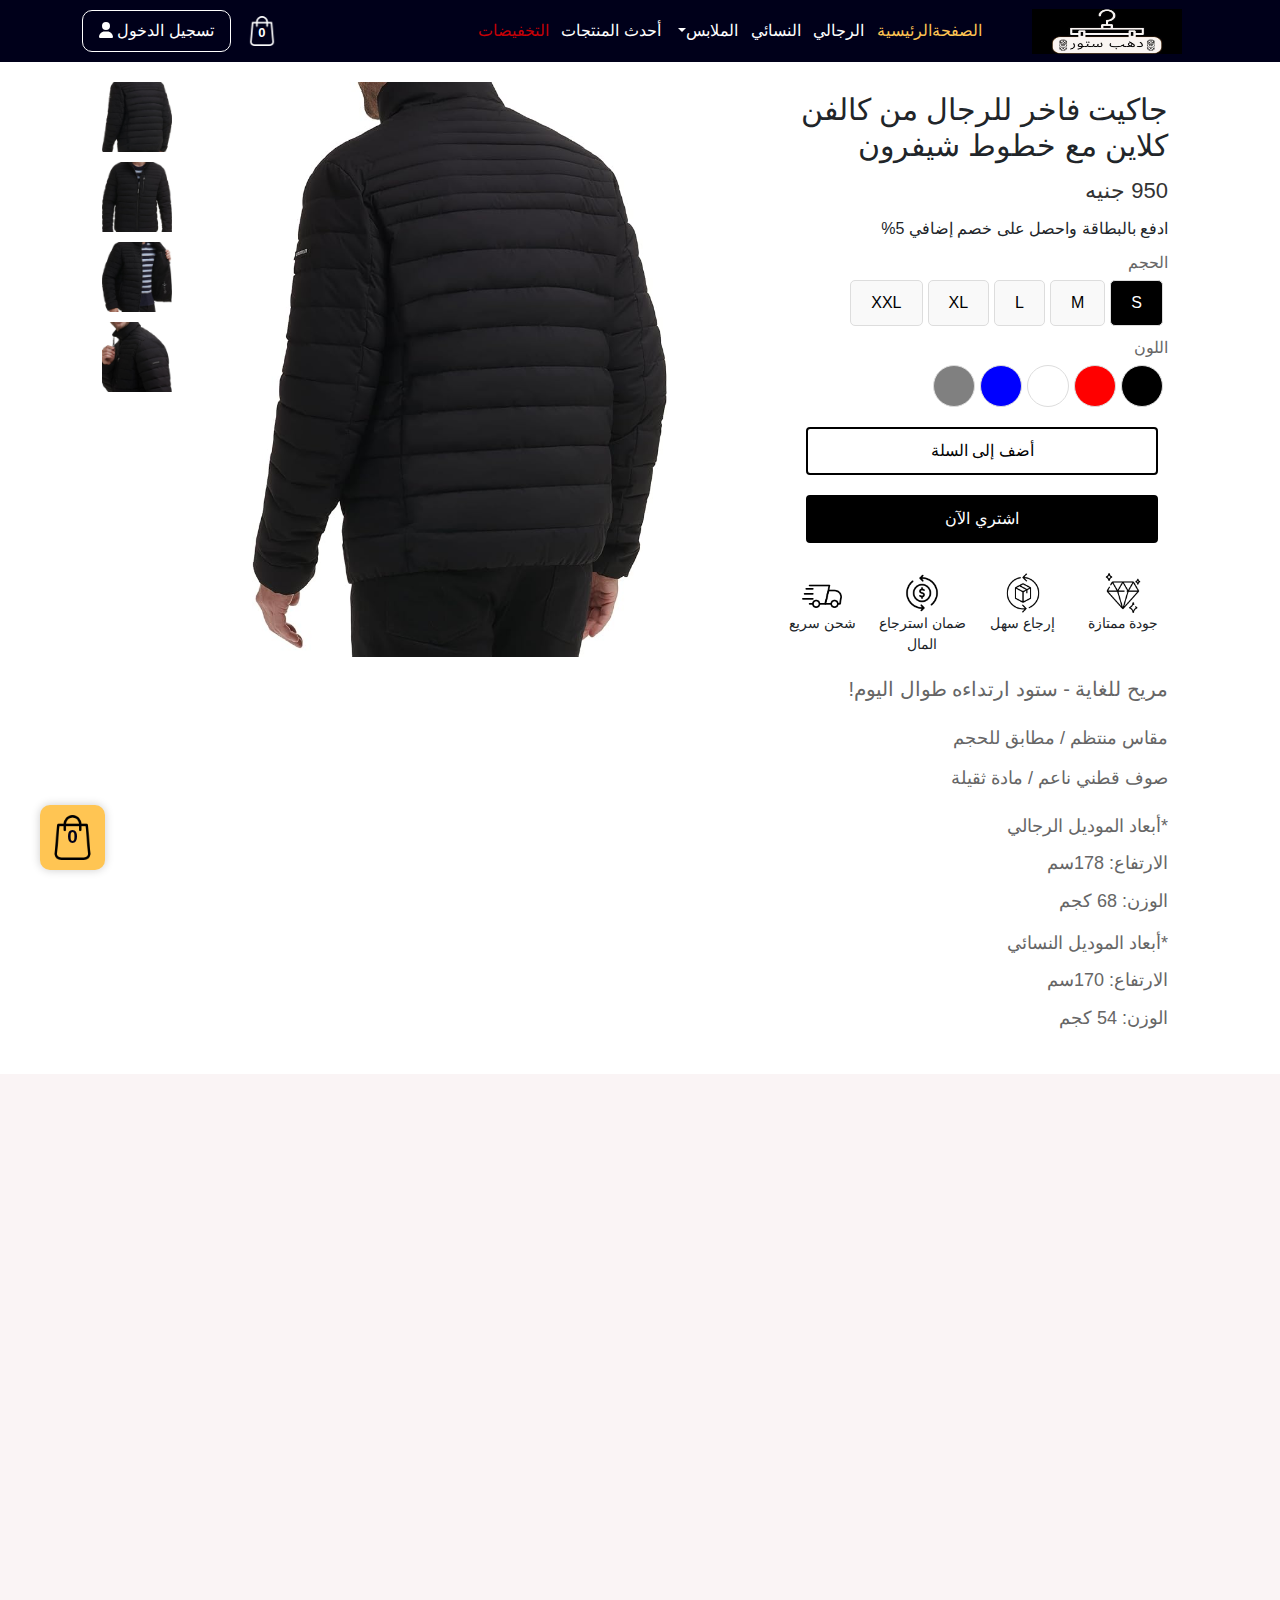
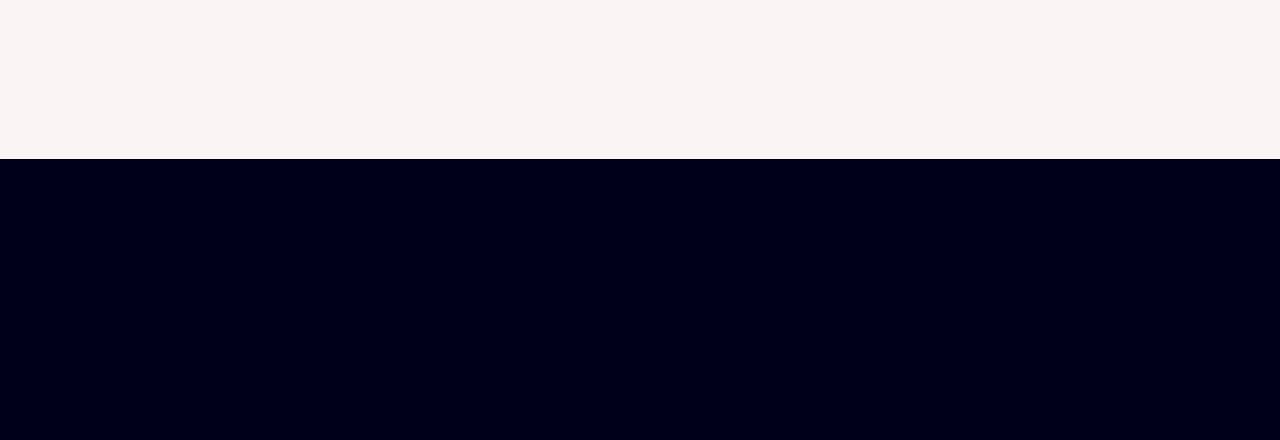
==== commit 15aead1c: "edit7" ====
--- a/products/index.html
+++ b/products/index.html
@@ -72,7 +72,7 @@
                     </li>
                 </ul>
                 <div class="logo">
-                    <a class="navbar-brand ms-auto fw-bold d-none d-lg-block" href="#"><img src="../images/logo.jpg"
+                    <a class="navbar-brand ms-auto fw-bold d-none d-lg-block" href="../index.html"><img src="../images/logo.jpg"
                             alt=""></a>
                 </div>
             </div>
@@ -139,7 +139,7 @@
                 </div>
             </div>
             <div class="details-section">
-                <h1>هودي بلون أبيض كريمي</h1>
+                <h1>جاكيت فاخر للرجال من كالفن كلاين مع خطوط شيفرون</h1>
                 <div class="price">950 جنيه</div>
                 <div class="payment-offer">ادفع بالبطاقة واحصل على خصم إضافي 5%</div>
                 <div class="size-options">
--- a/products/style.css
+++ b/products/style.css
@@ -263,8 +263,9 @@
   }
   .main-image img {
   max-width: 107%;
-  height: 510px;
-  object-fit: cover;
+  /* height: 510px; */
+  height: 575px;
+  /* object-fit: cover; */
   cursor: pointer;
   }
   .thumbnail-images {
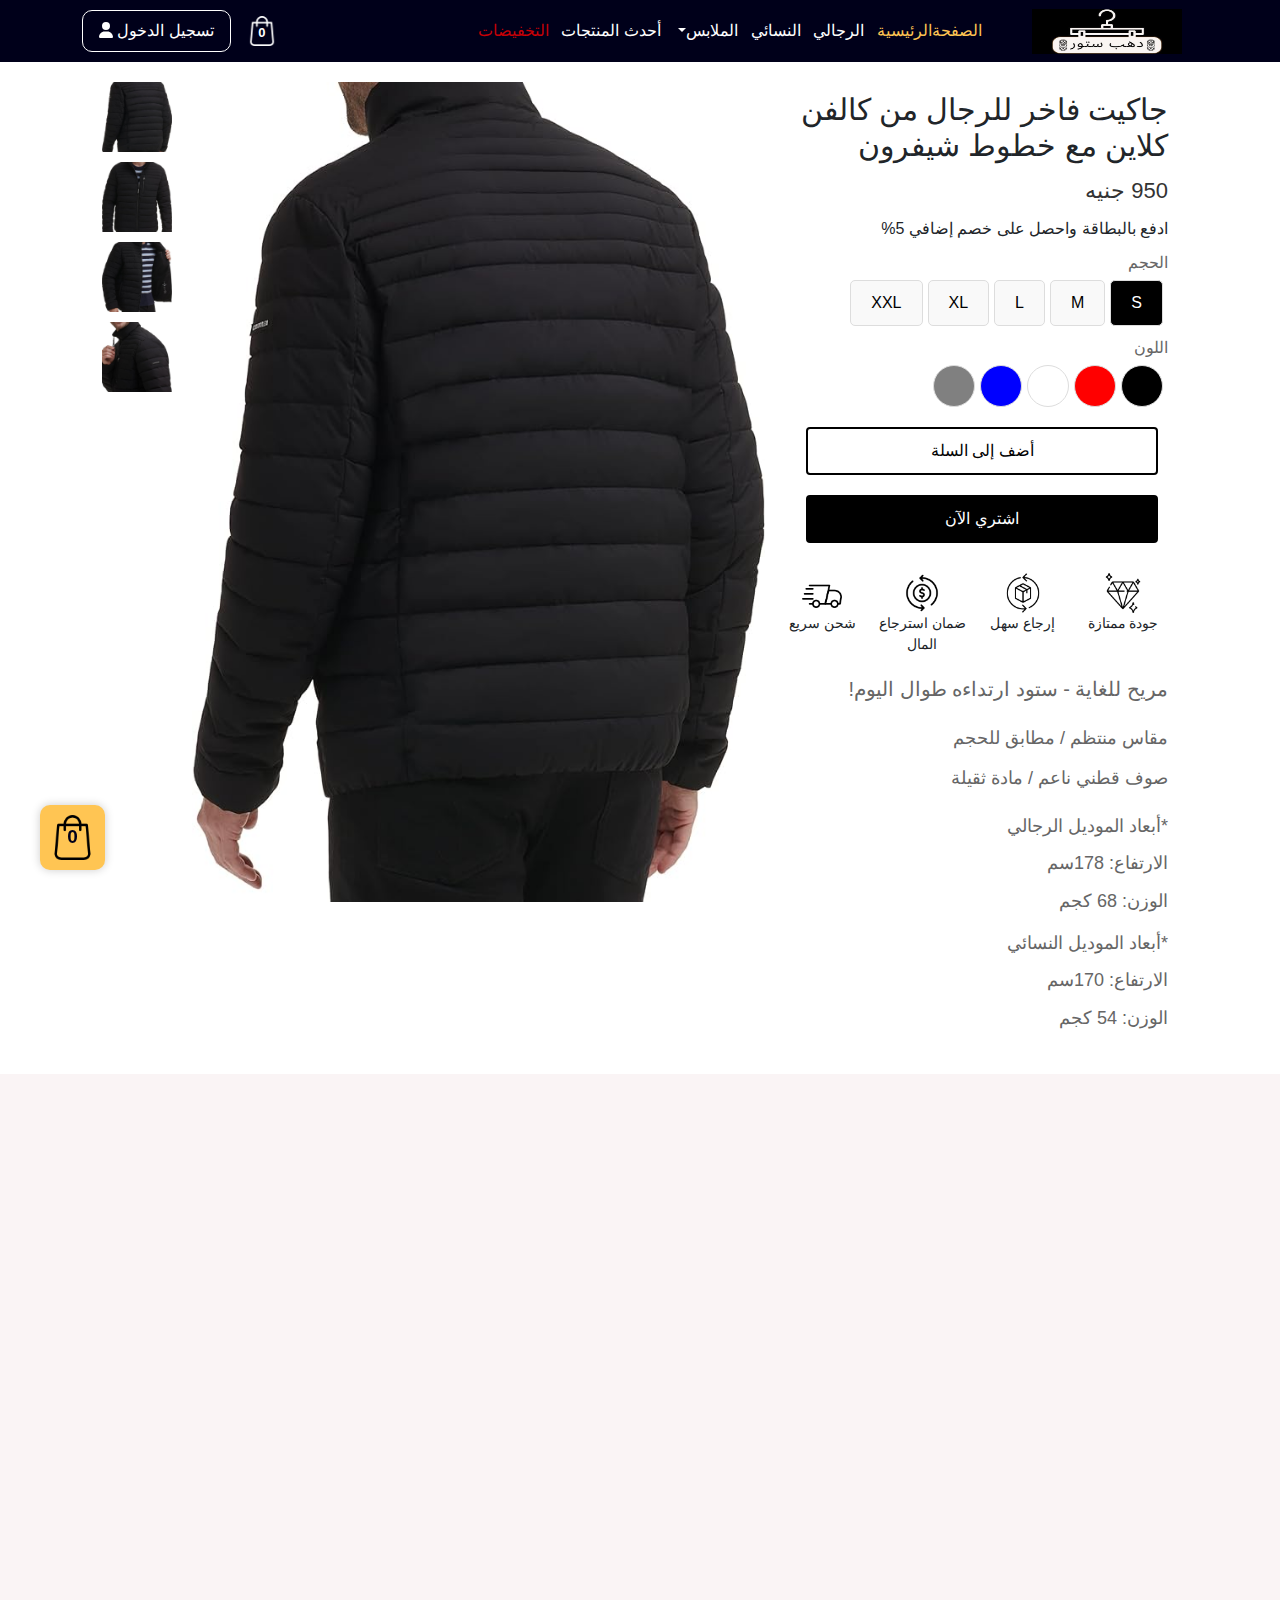
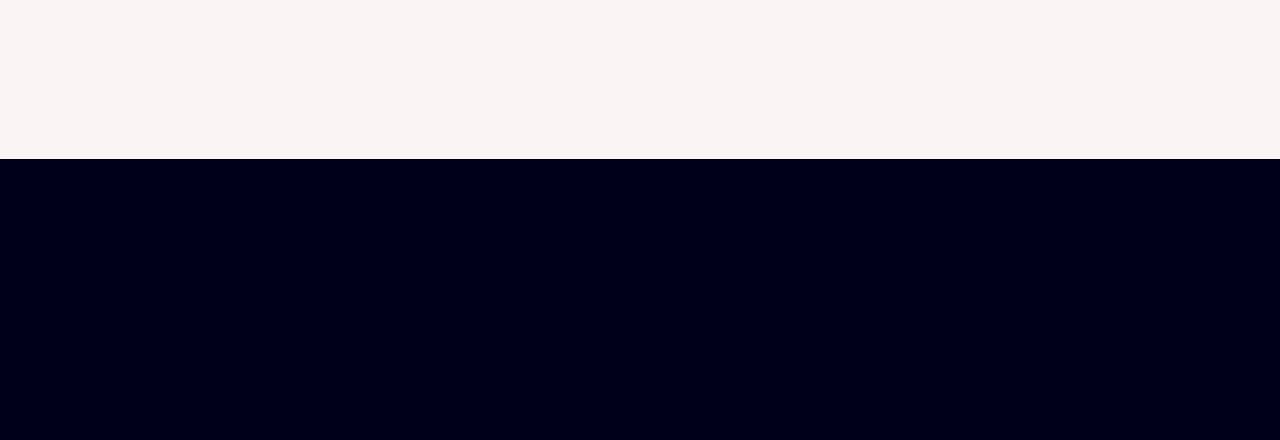
==== commit da90ae9b: "edit8" ====
--- a/products/index.html
+++ b/products/index.html
@@ -21,7 +21,7 @@
                 <i class="fa-solid fa-bars "></i>
             </button>
             <div class="logo1">
-                <a class="navbar-brand d-block d-lg-none" href="#"><img src="../images/logo.jpg" alt=""></a>
+                <a class="navbar-brand d-block d-lg-none" href="../index.html"><img src="../images/logo.jpg" alt=""></a>
             </div>
 
             <div class="left-nav d-flex align-items-center me-auto">
@@ -132,7 +132,7 @@
                         <div class="modal-content">
                             <span class="close" onclick="closeModal()">&times;</span>
                             <span class="arrow-left" onclick="changeImage('prev')"><i class="fa-solid fa-arrow-left"></i></span>
-                            <img id="modalImage" src="../images/a.1.jpg" alt="صورة كبيرة">
+                            <img id="modalImage" class="modalImage" src="../images/a.1.jpg" alt="صورة كبيرة">
                             <span class="arrow-right" onclick="changeImage('next')"><i class="fa-solid fa-arrow-right"></i></span>
                         </div>
                     </div>
@@ -293,7 +293,7 @@
                         <li><a href="#">سياسة ملفات تعريف الارتباط</a></li>
                     </ul>
                 </div>
-                <div class="footer-col fade-in-left">
+                <div class="footer-col fade-in-left last-F">
                     <h4 class="text-center">منصات التواصل الاجتماعي</h4>
                     <div class="social-links text-center">
                         <a href="#"><i class="fab fa-facebook-f"></i></a>
--- a/products/style.css
+++ b/products/style.css
@@ -264,8 +264,15 @@
   .main-image img {
   max-width: 107%;
   /* height: 510px; */
-  height: 575px;
+  height: calc(100vh - 80px);
   /* object-fit: cover; */
+  cursor: pointer;
+  }
+  .modalImage{
+  width: 100%;
+  height: 99.8vh!important;
+  height: 100%;
+  object-fit: contain;
   cursor: pointer;
   }
   .thumbnail-images {
@@ -429,7 +436,7 @@
   max-width: 50%;
   max-height: 100%;
   width: auto;
-  height: auto;
+  height: 100%;
   }
   .arrow-left,
   .arrow-right {
@@ -503,6 +510,13 @@
       text-align: center;
       order: 1;
     }
+    .main-image img {
+      max-width: 107%;
+      /* height: 510px; */
+      height: calc(100vh - 190px);
+      object-fit: fill;
+      cursor: pointer;
+    }
   
     /* .main-image img {
       width: 300px;
@@ -792,6 +806,7 @@
     flex: 1;
     padding: 0 15px;
     margin-bottom: 30px;
+    text-align: center;
   }
   .footer-col h4 {
     font-size: 18px;
@@ -847,11 +862,21 @@
       width: 25px;
       line-height: 25px;
     }
+    .last-btn{
+      background-color: rgba(255, 255, 255, 0.2)!important;
+      color: var(--white-color--)!important;
+      width: 200px!important;
+    }
+  }
+  @media (max-width: 480px) {
+    .row .footer-col{
+      width: 50%;
+    }  
   }
   .last-btn{
     background-color: rgba(255, 255, 255, 0.2)!important;
     color: var(--white-color--)!important;
-    width: 200px!important;
+    width: 150px!important;
   }
   .last-btn:hover{
     background-color: var(--white-color--)!important;
